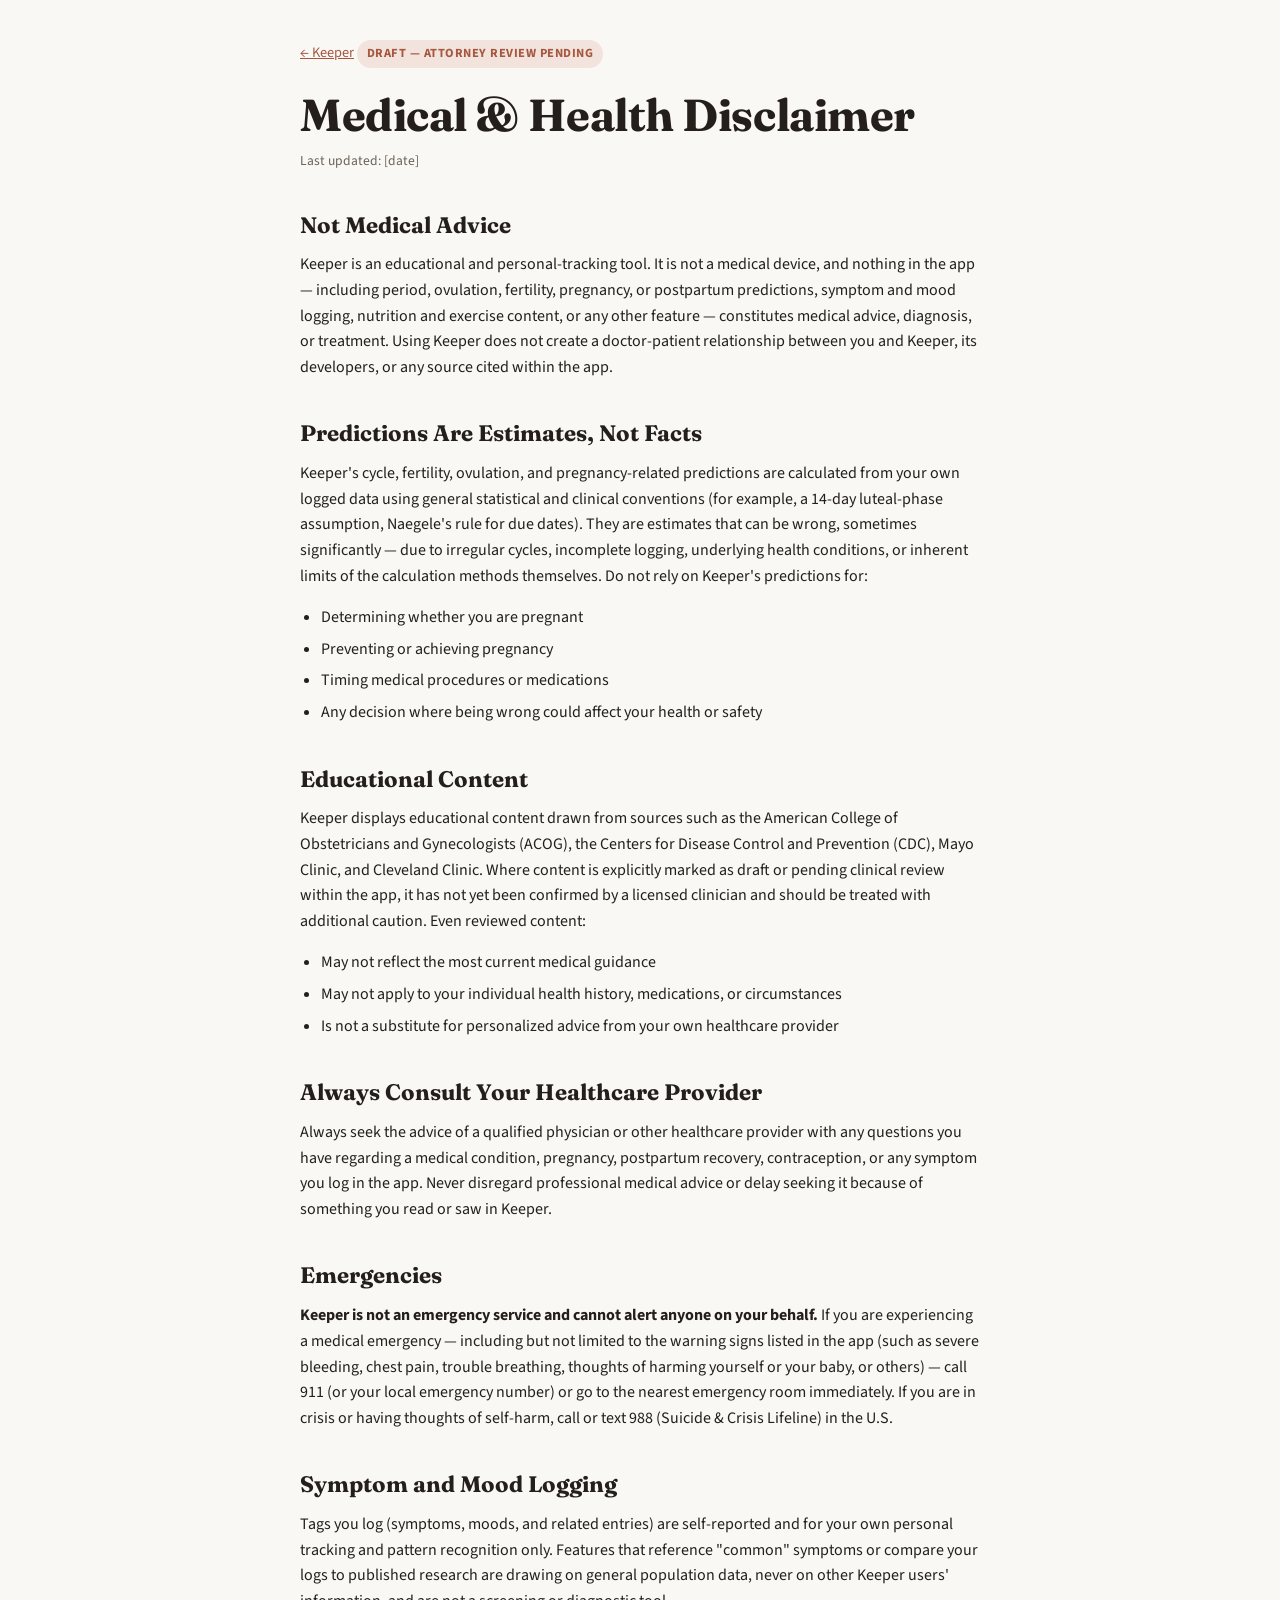
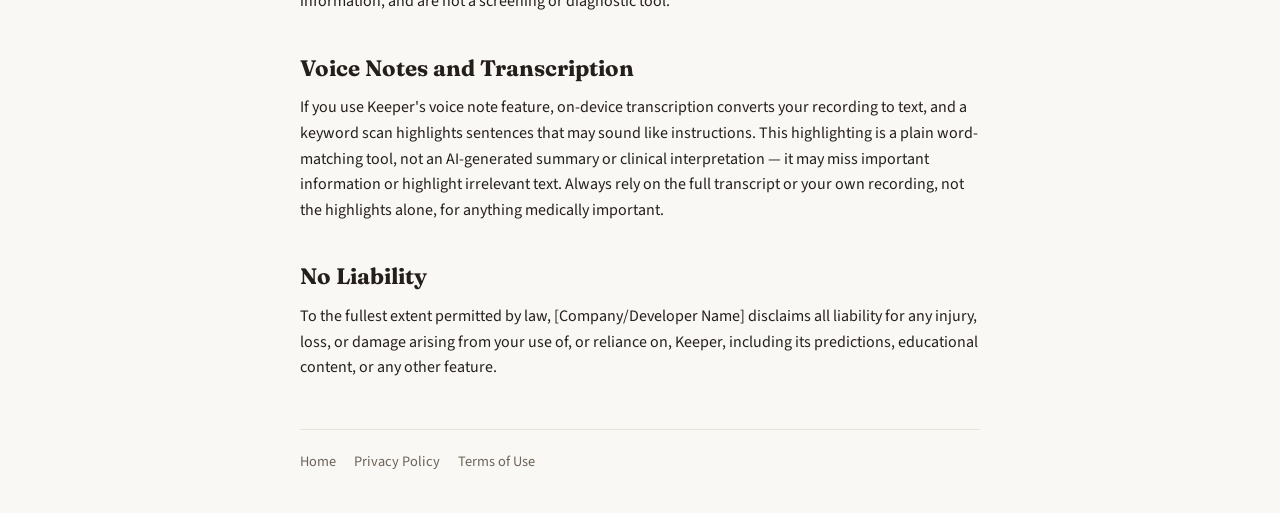
==== disclaimer.html @ 41fe7ccb "Initial Keeper support site (landing page, disclaimer, placeholder legal pages)" ====
<!doctype html>
<html lang="en">
<head>
<meta charset="utf-8">
<meta name="viewport" content="width=device-width, initial-scale=1">
<title>Keeper — Medical Disclaimer</title>
<link rel="stylesheet" href="https://fonts.googleapis.com/css2?family=Fraunces:wght@500;600&family=Source+Sans+3:wght@400;600;700&display=swap">
<link rel="stylesheet" href="styles.css">
</head>
<body>
<div class="wrap">
  <a class="back-link" href="index.html">&larr; Keeper</a>
  <span class="badge">Draft — attorney review pending</span>
  <h1>Medical &amp; Health Disclaimer</h1>
  <p class="updated">Last updated: [date]</p>

  <h2>Not Medical Advice</h2>
  <p>Keeper is an educational and personal-tracking tool. It is not a medical device, and nothing in the app — including period, ovulation, fertility, pregnancy, or postpartum predictions, symptom and mood logging, nutrition and exercise content, or any other feature — constitutes medical advice, diagnosis, or treatment. Using Keeper does not create a doctor-patient relationship between you and Keeper, its developers, or any source cited within the app.</p>

  <h2>Predictions Are Estimates, Not Facts</h2>
  <p>Keeper's cycle, fertility, ovulation, and pregnancy-related predictions are calculated from your own logged data using general statistical and clinical conventions (for example, a 14-day luteal-phase assumption, Naegele's rule for due dates). They are estimates that can be wrong, sometimes significantly — due to irregular cycles, incomplete logging, underlying health conditions, or inherent limits of the calculation methods themselves. Do not rely on Keeper's predictions for:</p>
  <ul>
    <li>Determining whether you are pregnant</li>
    <li>Preventing or achieving pregnancy</li>
    <li>Timing medical procedures or medications</li>
    <li>Any decision where being wrong could affect your health or safety</li>
  </ul>

  <h2>Educational Content</h2>
  <p>Keeper displays educational content drawn from sources such as the American College of Obstetricians and Gynecologists (ACOG), the Centers for Disease Control and Prevention (CDC), Mayo Clinic, and Cleveland Clinic. Where content is explicitly marked as draft or pending clinical review within the app, it has not yet been confirmed by a licensed clinician and should be treated with additional caution. Even reviewed content:</p>
  <ul>
    <li>May not reflect the most current medical guidance</li>
    <li>May not apply to your individual health history, medications, or circumstances</li>
    <li>Is not a substitute for personalized advice from your own healthcare provider</li>
  </ul>

  <h2>Always Consult Your Healthcare Provider</h2>
  <p>Always seek the advice of a qualified physician or other healthcare provider with any questions you have regarding a medical condition, pregnancy, postpartum recovery, contraception, or any symptom you log in the app. Never disregard professional medical advice or delay seeking it because of something you read or saw in Keeper.</p>

  <h2>Emergencies</h2>
  <p><strong>Keeper is not an emergency service and cannot alert anyone on your behalf.</strong> If you are experiencing a medical emergency — including but not limited to the warning signs listed in the app (such as severe bleeding, chest pain, trouble breathing, thoughts of harming yourself or your baby, or others) — call 911 (or your local emergency number) or go to the nearest emergency room immediately. If you are in crisis or having thoughts of self-harm, call or text 988 (Suicide &amp; Crisis Lifeline) in the U.S.</p>

  <h2>Symptom and Mood Logging</h2>
  <p>Tags you log (symptoms, moods, and related entries) are self-reported and for your own personal tracking and pattern recognition only. Features that reference "common" symptoms or compare your logs to published research are drawing on general population data, never on other Keeper users' information, and are not a screening or diagnostic tool.</p>

  <h2>Voice Notes and Transcription</h2>
  <p>If you use Keeper's voice note feature, on-device transcription converts your recording to text, and a keyword scan highlights sentences that may sound like instructions. This highlighting is a plain word-matching tool, not an AI-generated summary or clinical interpretation — it may miss important information or highlight irrelevant text. Always rely on the full transcript or your own recording, not the highlights alone, for anything medically important.</p>

  <h2>No Liability</h2>
  <p>To the fullest extent permitted by law, [Company/Developer Name] disclaims all liability for any injury, loss, or damage arising from your use of, or reliance on, Keeper, including its predictions, educational content, or any other feature.</p>

  <nav class="footer-nav">
    <a href="index.html">Home</a>
    <a href="privacy.html">Privacy Policy</a>
    <a href="terms.html">Terms of Use</a>
  </nav>
</div>
</body>
</html>
---- styles.css ----
:root {
  --bg: #faf8f5;
  --surface: #ffffff;
  --ink: #241f1a;
  --ink-soft: #6b6258;
  --accent: #a6573f;
  --accent-soft: #f3e3dd;
  --line: #e8e1d8;
  color-scheme: light;
}
@media (prefers-color-scheme: dark) {
  :root {
    --bg: #1b1815;
    --surface: #242019;
    --ink: #f3ede4;
    --ink-soft: #b3a89a;
    --accent: #e08a6c;
    --accent-soft: #3a2a22;
    --line: #3a332b;
    color-scheme: dark;
  }
}

* { box-sizing: border-box; }
html, body { margin: 0; }
body {
  background: var(--bg);
  color: var(--ink);
  font-family: 'Source Sans 3', -apple-system, BlinkMacSystemFont, sans-serif;
  line-height: 1.6;
  padding-inline: 20px;
  padding-block: 40px;
}
.wrap { max-width: 680px; margin: 0 auto; }

h1, h2, h3 {
  font-family: 'Fraunces', Georgia, serif;
  text-wrap: balance;
  line-height: 1.2;
}
h1 { font-size: clamp(2rem, 6vw, 2.8rem); margin: 0 0 8px; letter-spacing: -0.01em; }
h2 { font-size: 1.4rem; margin: 40px 0 14px; }
h3 { font-size: 1.1rem; margin: 28px 0 10px; }
p { margin: 0 0 14px; }
.tagline { color: var(--ink-soft); font-size: 1.1rem; margin-bottom: 28px; }

nav.footer-nav {
  display: flex;
  gap: 18px;
  flex-wrap: wrap;
  margin-top: 48px;
  padding-top: 20px;
  border-top: 1px solid var(--line);
  font-size: 0.9rem;
}
nav.footer-nav a { color: var(--ink-soft); text-decoration: none; }
nav.footer-nav a:hover { color: var(--accent); text-decoration: underline; }

a { color: var(--accent); }

.card {
  background: var(--surface);
  border: 1px solid var(--line);
  border-radius: 14px;
  padding: 20px 22px;
  margin-bottom: 16px;
}

.badge {
  display: inline-block;
  background: var(--accent-soft);
  color: var(--accent);
  font-size: 0.78rem;
  font-weight: 700;
  text-transform: uppercase;
  letter-spacing: 0.04em;
  padding: 4px 10px;
  border-radius: 999px;
  margin-bottom: 18px;
}

.updated {
  color: var(--ink-soft);
  font-size: 0.85rem;
  margin-bottom: 32px;
}

ul { padding-left: 1.3em; }
li { margin-bottom: 6px; }

.back-link { display: inline-block; margin-bottom: 24px; font-size: 0.9rem; }

.placeholder-note {
  background: var(--accent-soft);
  border-radius: 10px;
  padding: 14px 16px;
  font-size: 0.9rem;
  margin-bottom: 28px;
}
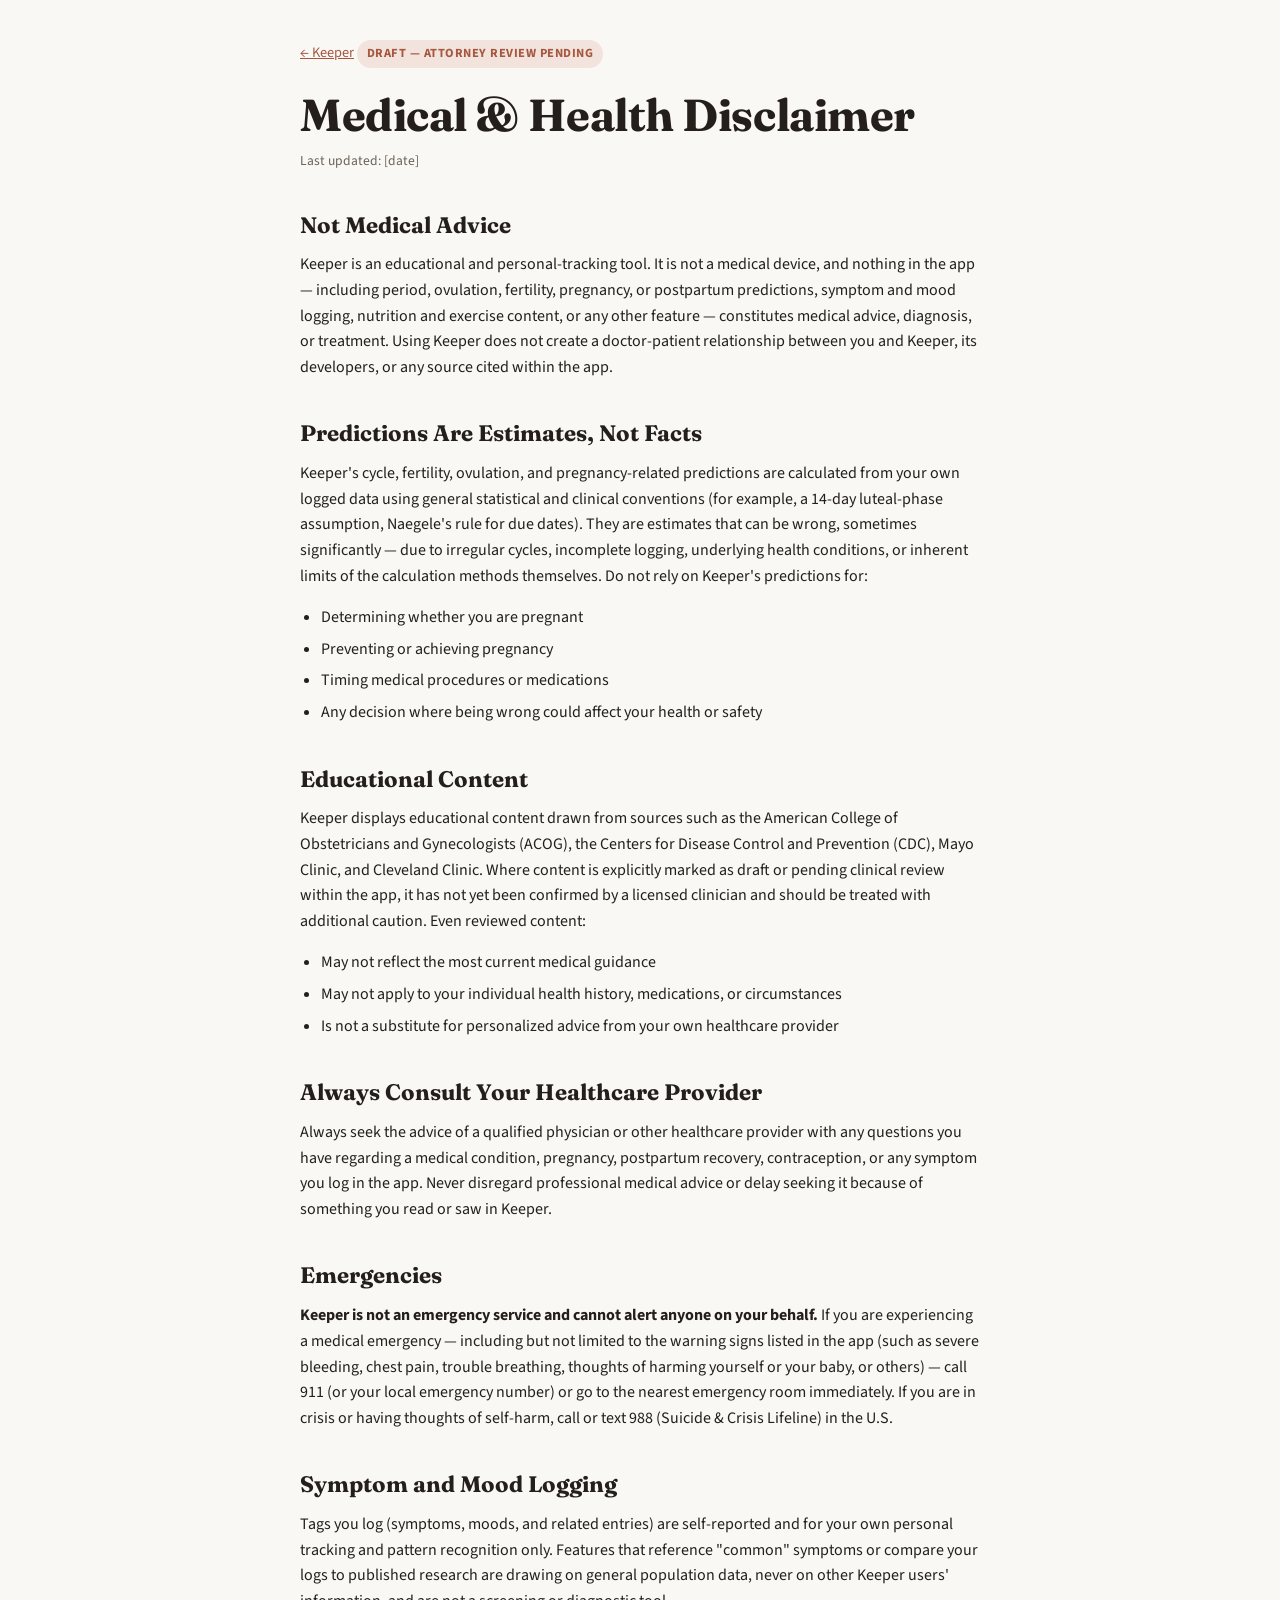
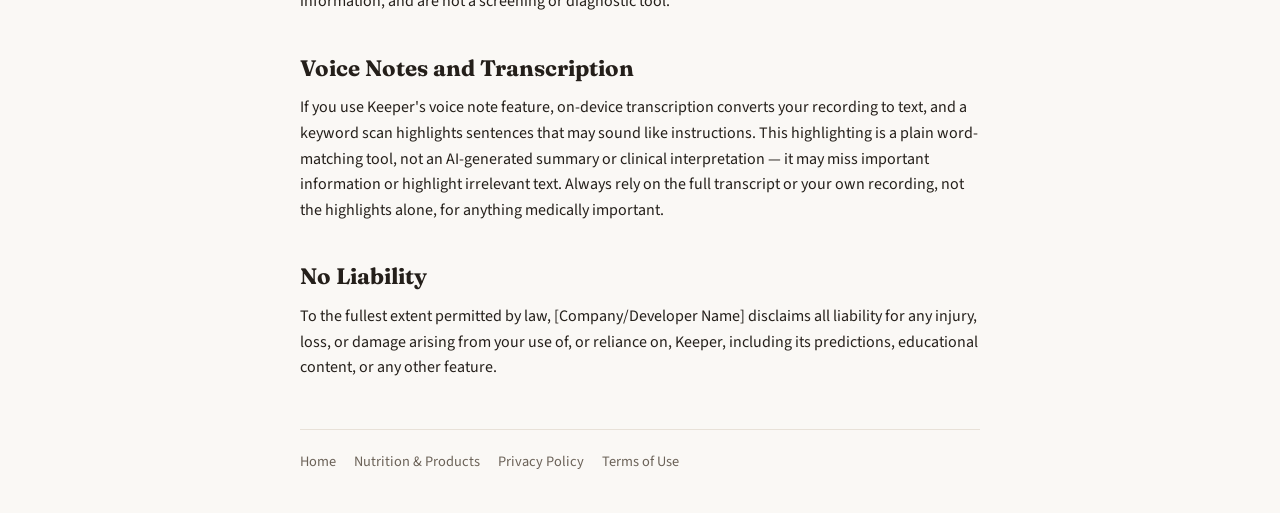
==== commit 61d5031d: "Add Nutrition & Product Recommendations page Lists the nutrient categories Keeper already surfaces i" ====
--- a/disclaimer.html
+++ b/disclaimer.html
@@ -51,6 +51,7 @@
 
   <nav class="footer-nav">
     <a href="index.html">Home</a>
+    <a href="recommendations.html">Nutrition &amp; Products</a>
     <a href="privacy.html">Privacy Policy</a>
     <a href="terms.html">Terms of Use</a>
   </nav>
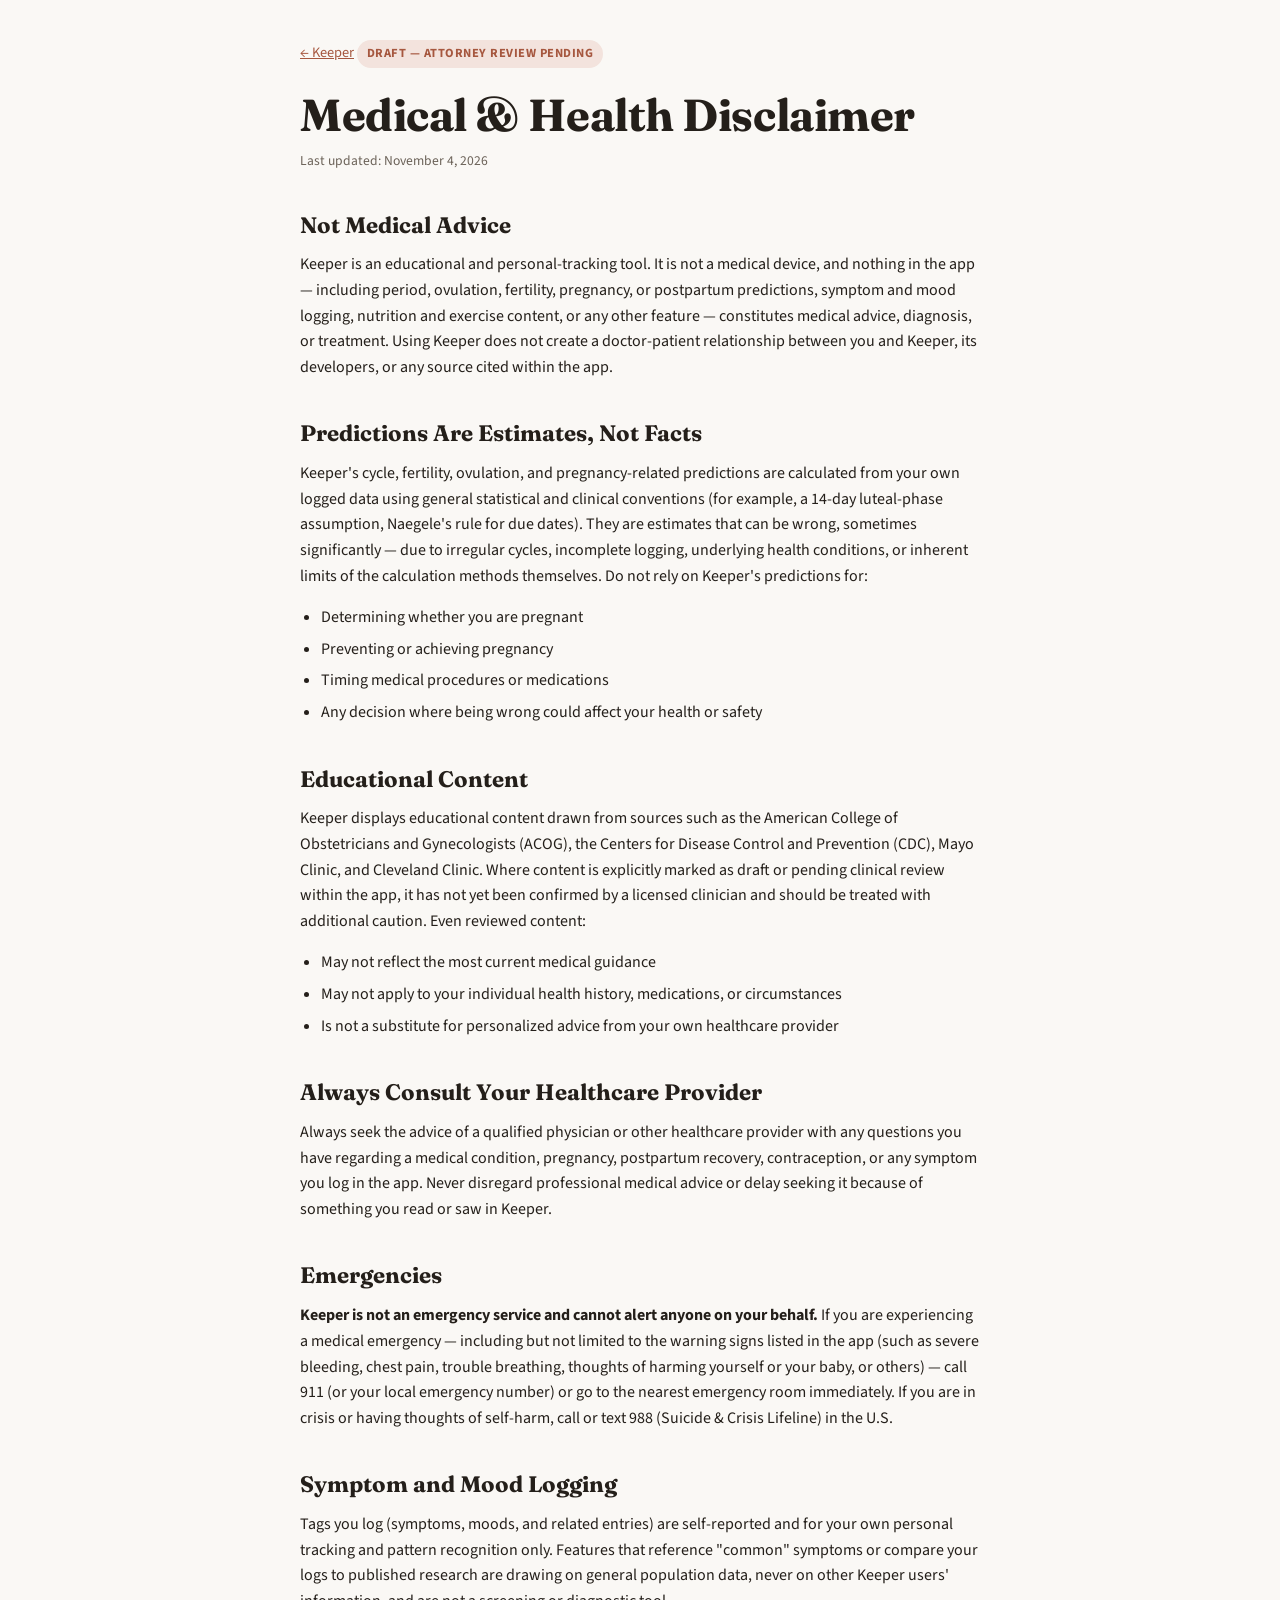
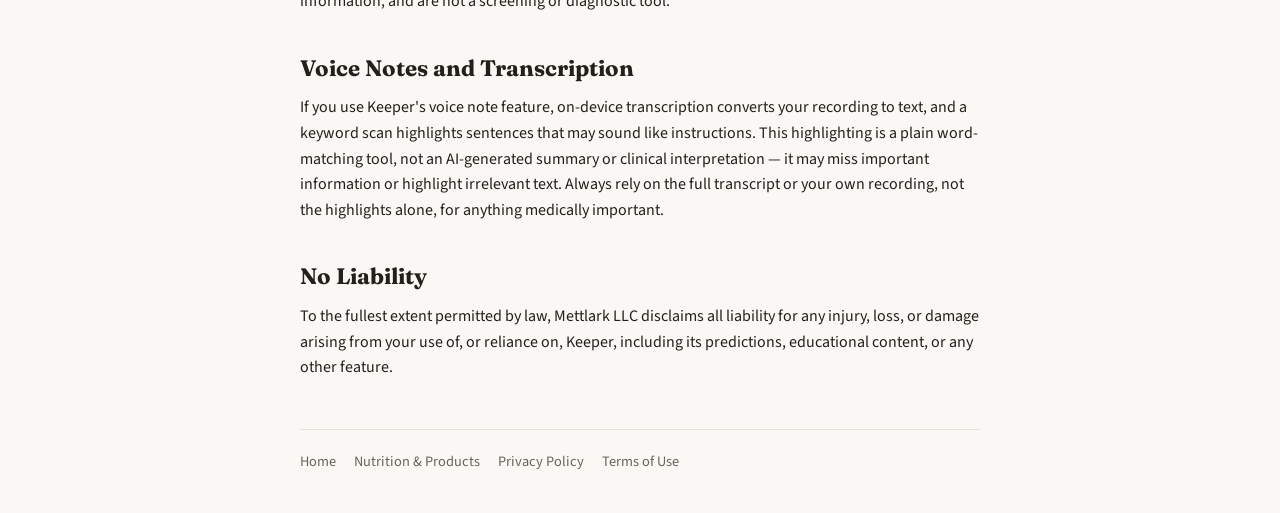
==== commit 79794d82: "Fill in company name in Medical Disclaimer Mettlark LLC (Michigan) is now formed, replacing the plac" ====
--- a/disclaimer.html
+++ b/disclaimer.html
@@ -12,7 +12,7 @@
   <a class="back-link" href="index.html">&larr; Keeper</a>
   <span class="badge">Draft — attorney review pending</span>
   <h1>Medical &amp; Health Disclaimer</h1>
-  <p class="updated">Last updated: [date]</p>
+  <p class="updated">Last updated: November 4, 2026</p>
 
   <h2>Not Medical Advice</h2>
   <p>Keeper is an educational and personal-tracking tool. It is not a medical device, and nothing in the app — including period, ovulation, fertility, pregnancy, or postpartum predictions, symptom and mood logging, nutrition and exercise content, or any other feature — constitutes medical advice, diagnosis, or treatment. Using Keeper does not create a doctor-patient relationship between you and Keeper, its developers, or any source cited within the app.</p>
@@ -47,7 +47,7 @@
   <p>If you use Keeper's voice note feature, on-device transcription converts your recording to text, and a keyword scan highlights sentences that may sound like instructions. This highlighting is a plain word-matching tool, not an AI-generated summary or clinical interpretation — it may miss important information or highlight irrelevant text. Always rely on the full transcript or your own recording, not the highlights alone, for anything medically important.</p>
 
   <h2>No Liability</h2>
-  <p>To the fullest extent permitted by law, [Company/Developer Name] disclaims all liability for any injury, loss, or damage arising from your use of, or reliance on, Keeper, including its predictions, educational content, or any other feature.</p>
+  <p>To the fullest extent permitted by law, Mettlark LLC disclaims all liability for any injury, loss, or damage arising from your use of, or reliance on, Keeper, including its predictions, educational content, or any other feature.</p>
 
   <nav class="footer-nav">
     <a href="index.html">Home</a>
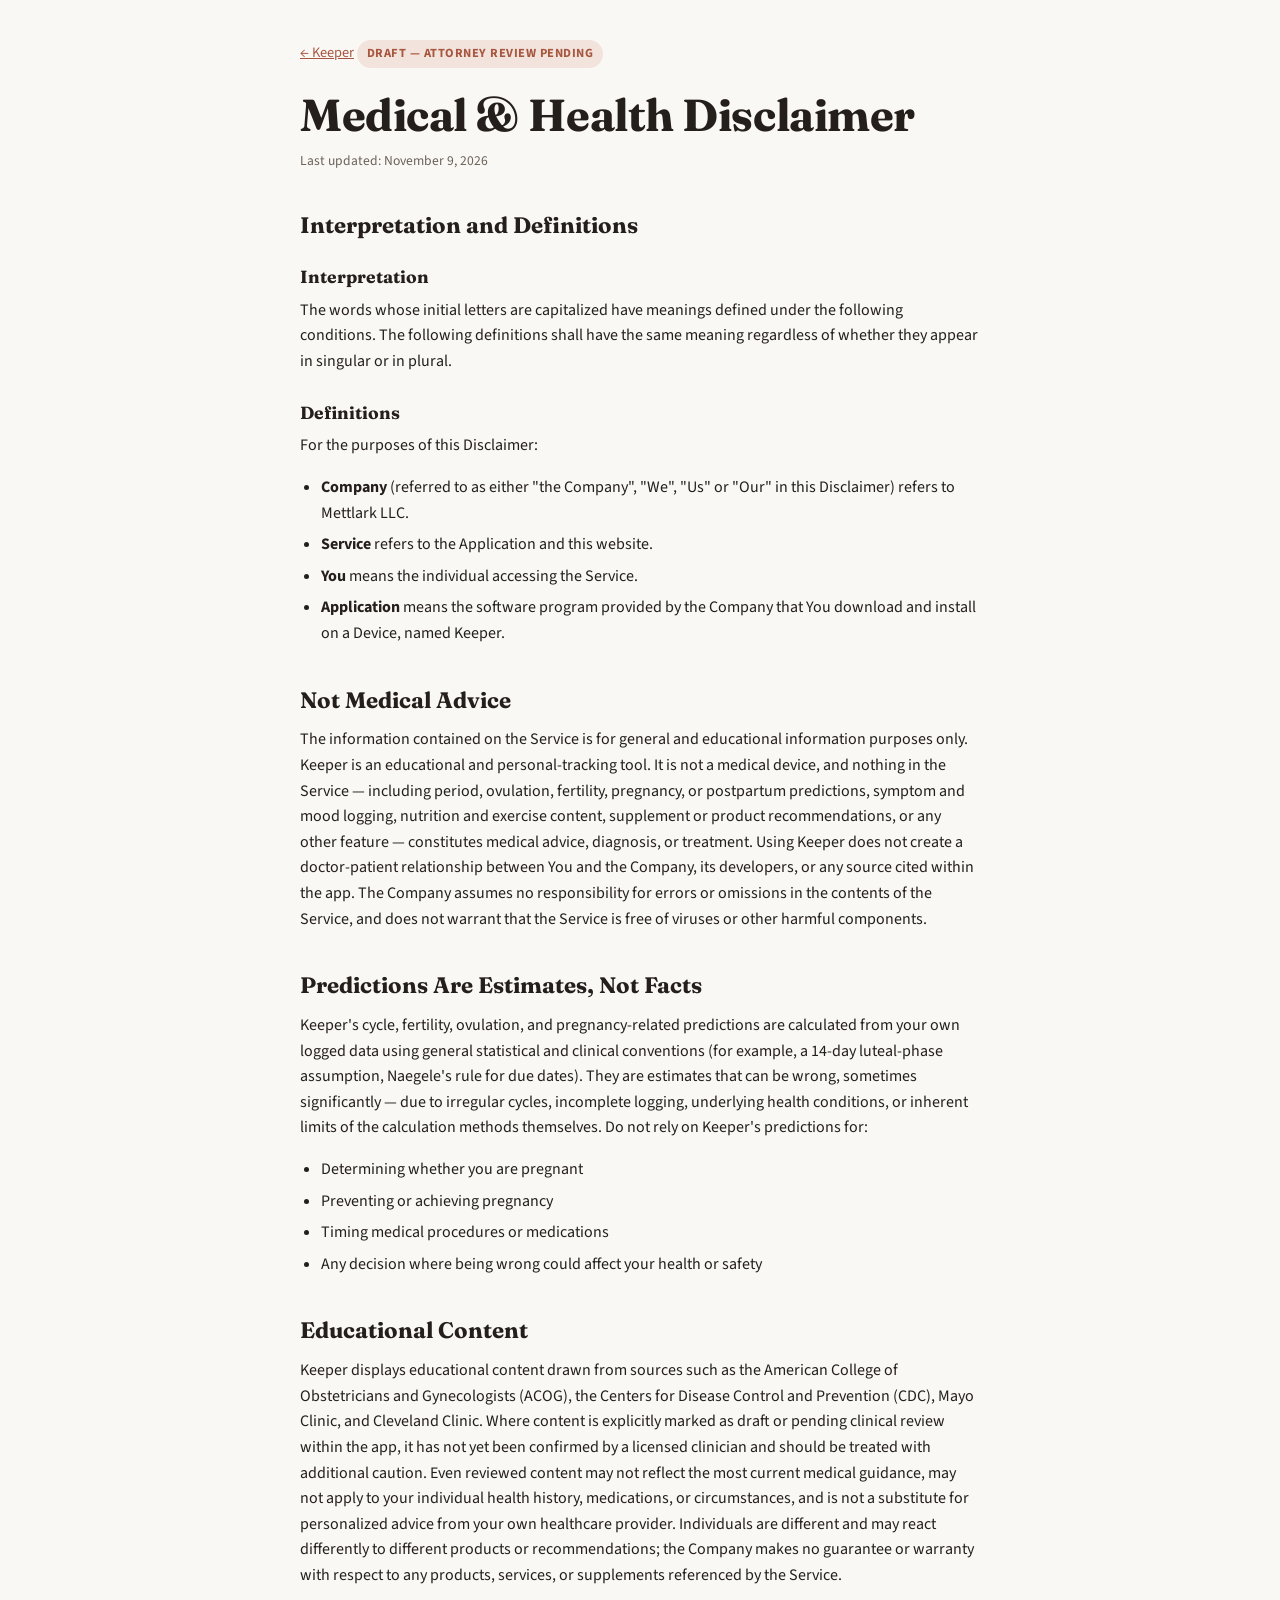
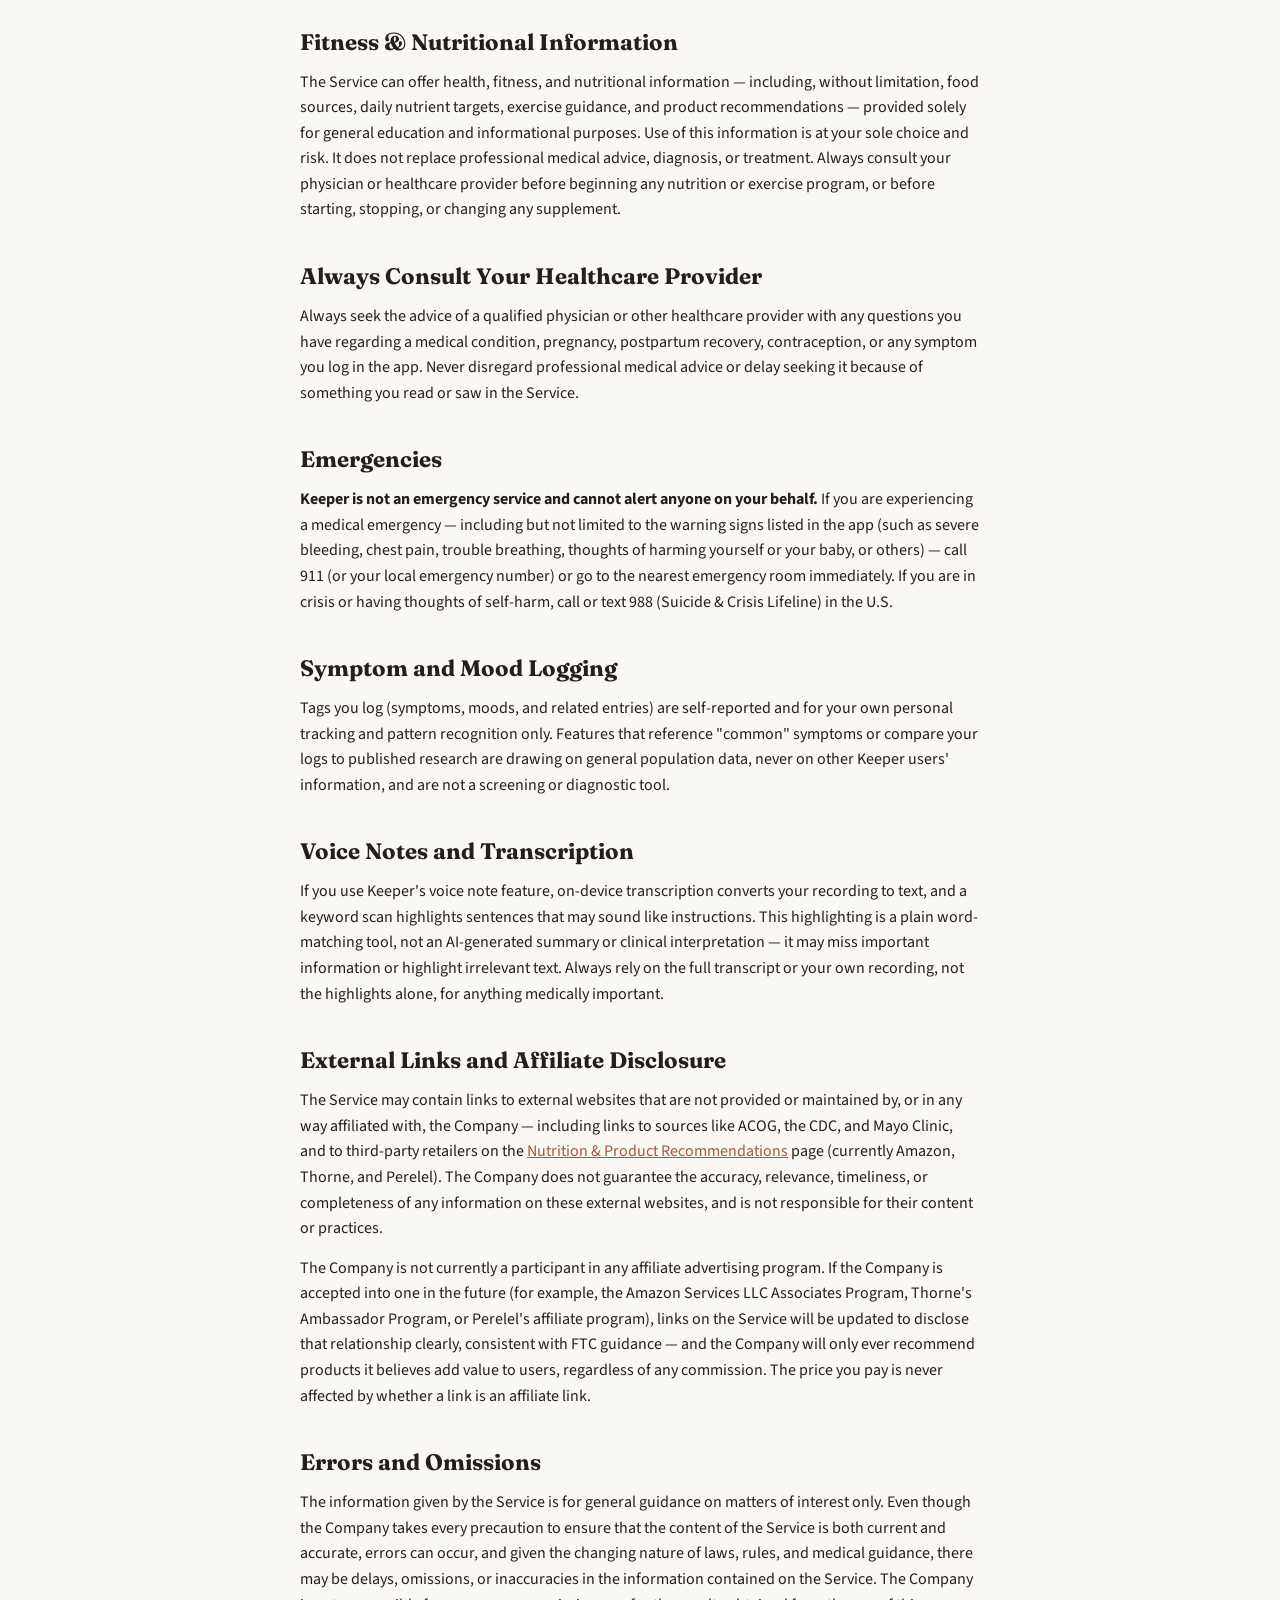
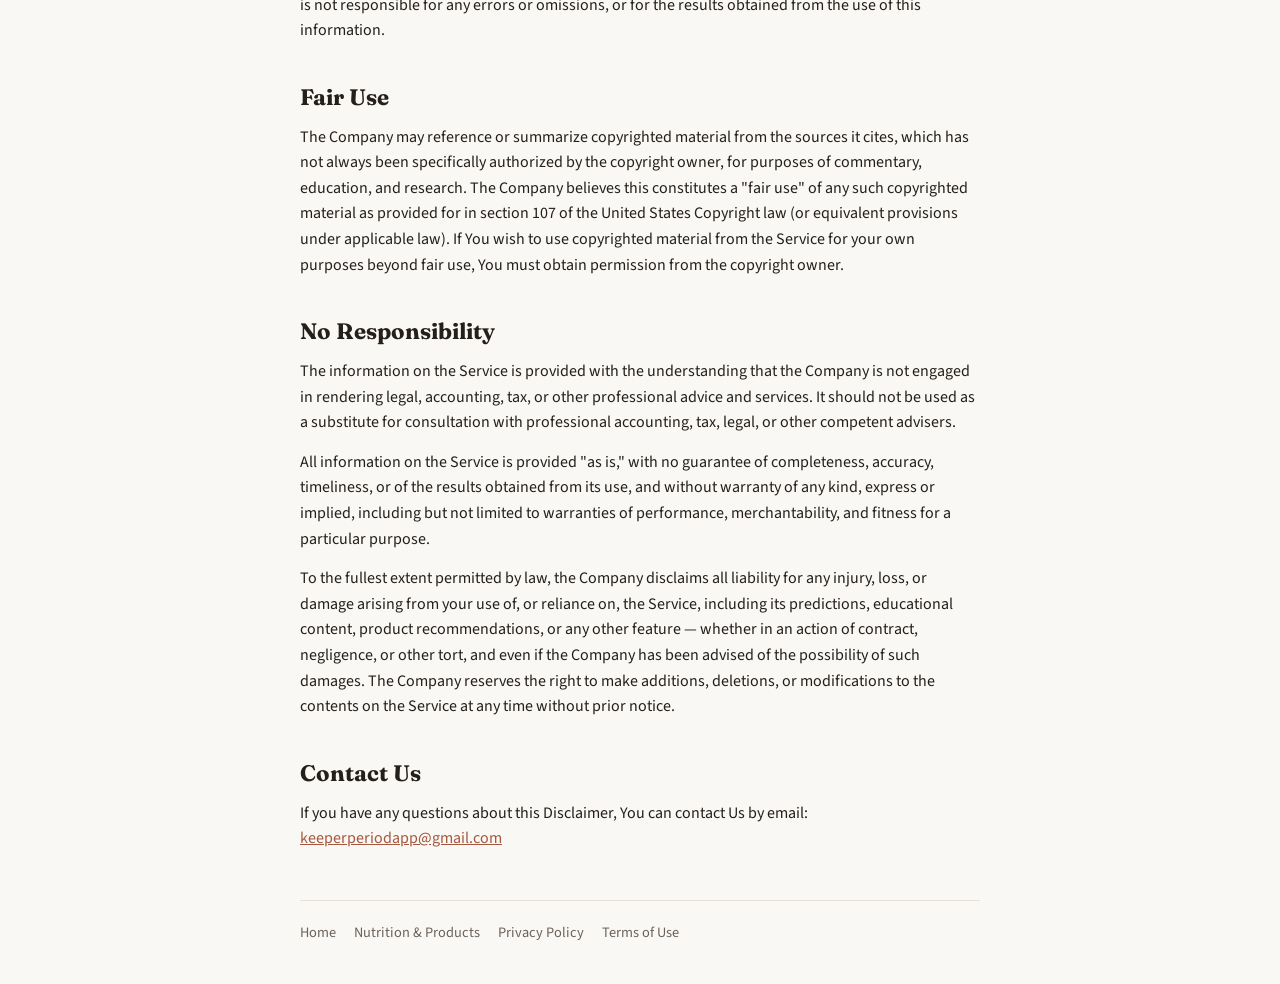
==== commit 362df9f7: "Merge Termly disclaimer boilerplate into the Medical Disclaimer Combines Termly's general/legal disc" ====
--- a/disclaimer.html
+++ b/disclaimer.html
@@ -12,10 +12,22 @@
   <a class="back-link" href="index.html">&larr; Keeper</a>
   <span class="badge">Draft — attorney review pending</span>
   <h1>Medical &amp; Health Disclaimer</h1>
-  <p class="updated">Last updated: November 4, 2026</p>
+  <p class="updated">Last updated: November 9, 2026</p>
+
+  <h2>Interpretation and Definitions</h2>
+  <h3>Interpretation</h3>
+  <p>The words whose initial letters are capitalized have meanings defined under the following conditions. The following definitions shall have the same meaning regardless of whether they appear in singular or in plural.</p>
+  <h3>Definitions</h3>
+  <p>For the purposes of this Disclaimer:</p>
+  <ul>
+    <li><strong>Company</strong> (referred to as either "the Company", "We", "Us" or "Our" in this Disclaimer) refers to Mettlark LLC.</li>
+    <li><strong>Service</strong> refers to the Application and this website.</li>
+    <li><strong>You</strong> means the individual accessing the Service.</li>
+    <li><strong>Application</strong> means the software program provided by the Company that You download and install on a Device, named Keeper.</li>
+  </ul>
 
   <h2>Not Medical Advice</h2>
-  <p>Keeper is an educational and personal-tracking tool. It is not a medical device, and nothing in the app — including period, ovulation, fertility, pregnancy, or postpartum predictions, symptom and mood logging, nutrition and exercise content, or any other feature — constitutes medical advice, diagnosis, or treatment. Using Keeper does not create a doctor-patient relationship between you and Keeper, its developers, or any source cited within the app.</p>
+  <p>The information contained on the Service is for general and educational information purposes only. Keeper is an educational and personal-tracking tool. It is not a medical device, and nothing in the Service — including period, ovulation, fertility, pregnancy, or postpartum predictions, symptom and mood logging, nutrition and exercise content, supplement or product recommendations, or any other feature — constitutes medical advice, diagnosis, or treatment. Using Keeper does not create a doctor-patient relationship between You and the Company, its developers, or any source cited within the app. The Company assumes no responsibility for errors or omissions in the contents of the Service, and does not warrant that the Service is free of viruses or other harmful components.</p>
 
   <h2>Predictions Are Estimates, Not Facts</h2>
   <p>Keeper's cycle, fertility, ovulation, and pregnancy-related predictions are calculated from your own logged data using general statistical and clinical conventions (for example, a 14-day luteal-phase assumption, Naegele's rule for due dates). They are estimates that can be wrong, sometimes significantly — due to irregular cycles, incomplete logging, underlying health conditions, or inherent limits of the calculation methods themselves. Do not rely on Keeper's predictions for:</p>
@@ -27,15 +39,13 @@
   </ul>
 
   <h2>Educational Content</h2>
-  <p>Keeper displays educational content drawn from sources such as the American College of Obstetricians and Gynecologists (ACOG), the Centers for Disease Control and Prevention (CDC), Mayo Clinic, and Cleveland Clinic. Where content is explicitly marked as draft or pending clinical review within the app, it has not yet been confirmed by a licensed clinician and should be treated with additional caution. Even reviewed content:</p>
-  <ul>
-    <li>May not reflect the most current medical guidance</li>
-    <li>May not apply to your individual health history, medications, or circumstances</li>
-    <li>Is not a substitute for personalized advice from your own healthcare provider</li>
-  </ul>
+  <p>Keeper displays educational content drawn from sources such as the American College of Obstetricians and Gynecologists (ACOG), the Centers for Disease Control and Prevention (CDC), Mayo Clinic, and Cleveland Clinic. Where content is explicitly marked as draft or pending clinical review within the app, it has not yet been confirmed by a licensed clinician and should be treated with additional caution. Even reviewed content may not reflect the most current medical guidance, may not apply to your individual health history, medications, or circumstances, and is not a substitute for personalized advice from your own healthcare provider. Individuals are different and may react differently to different products or recommendations; the Company makes no guarantee or warranty with respect to any products, services, or supplements referenced by the Service.</p>
+
+  <h2>Fitness &amp; Nutritional Information</h2>
+  <p>The Service can offer health, fitness, and nutritional information — including, without limitation, food sources, daily nutrient targets, exercise guidance, and product recommendations — provided solely for general education and informational purposes. Use of this information is at your sole choice and risk. It does not replace professional medical advice, diagnosis, or treatment. Always consult your physician or healthcare provider before beginning any nutrition or exercise program, or before starting, stopping, or changing any supplement.</p>
 
   <h2>Always Consult Your Healthcare Provider</h2>
-  <p>Always seek the advice of a qualified physician or other healthcare provider with any questions you have regarding a medical condition, pregnancy, postpartum recovery, contraception, or any symptom you log in the app. Never disregard professional medical advice or delay seeking it because of something you read or saw in Keeper.</p>
+  <p>Always seek the advice of a qualified physician or other healthcare provider with any questions you have regarding a medical condition, pregnancy, postpartum recovery, contraception, or any symptom you log in the app. Never disregard professional medical advice or delay seeking it because of something you read or saw in the Service.</p>
 
   <h2>Emergencies</h2>
   <p><strong>Keeper is not an emergency service and cannot alert anyone on your behalf.</strong> If you are experiencing a medical emergency — including but not limited to the warning signs listed in the app (such as severe bleeding, chest pain, trouble breathing, thoughts of harming yourself or your baby, or others) — call 911 (or your local emergency number) or go to the nearest emergency room immediately. If you are in crisis or having thoughts of self-harm, call or text 988 (Suicide &amp; Crisis Lifeline) in the U.S.</p>
@@ -46,8 +56,23 @@
   <h2>Voice Notes and Transcription</h2>
   <p>If you use Keeper's voice note feature, on-device transcription converts your recording to text, and a keyword scan highlights sentences that may sound like instructions. This highlighting is a plain word-matching tool, not an AI-generated summary or clinical interpretation — it may miss important information or highlight irrelevant text. Always rely on the full transcript or your own recording, not the highlights alone, for anything medically important.</p>
 
-  <h2>No Liability</h2>
-  <p>To the fullest extent permitted by law, Mettlark LLC disclaims all liability for any injury, loss, or damage arising from your use of, or reliance on, Keeper, including its predictions, educational content, or any other feature.</p>
+  <h2>External Links and Affiliate Disclosure</h2>
+  <p>The Service may contain links to external websites that are not provided or maintained by, or in any way affiliated with, the Company — including links to sources like ACOG, the CDC, and Mayo Clinic, and to third-party retailers on the <a href="recommendations.html">Nutrition &amp; Product Recommendations</a> page (currently Amazon, Thorne, and Perelel). The Company does not guarantee the accuracy, relevance, timeliness, or completeness of any information on these external websites, and is not responsible for their content or practices.</p>
+  <p>The Company is not currently a participant in any affiliate advertising program. If the Company is accepted into one in the future (for example, the Amazon Services LLC Associates Program, Thorne's Ambassador Program, or Perelel's affiliate program), links on the Service will be updated to disclose that relationship clearly, consistent with FTC guidance — and the Company will only ever recommend products it believes add value to users, regardless of any commission. The price you pay is never affected by whether a link is an affiliate link.</p>
+
+  <h2>Errors and Omissions</h2>
+  <p>The information given by the Service is for general guidance on matters of interest only. Even though the Company takes every precaution to ensure that the content of the Service is both current and accurate, errors can occur, and given the changing nature of laws, rules, and medical guidance, there may be delays, omissions, or inaccuracies in the information contained on the Service. The Company is not responsible for any errors or omissions, or for the results obtained from the use of this information.</p>
+
+  <h2>Fair Use</h2>
+  <p>The Company may reference or summarize copyrighted material from the sources it cites, which has not always been specifically authorized by the copyright owner, for purposes of commentary, education, and research. The Company believes this constitutes a "fair use" of any such copyrighted material as provided for in section 107 of the United States Copyright law (or equivalent provisions under applicable law). If You wish to use copyrighted material from the Service for your own purposes beyond fair use, You must obtain permission from the copyright owner.</p>
+
+  <h2>No Responsibility</h2>
+  <p>The information on the Service is provided with the understanding that the Company is not engaged in rendering legal, accounting, tax, or other professional advice and services. It should not be used as a substitute for consultation with professional accounting, tax, legal, or other competent advisers.</p>
+  <p>All information on the Service is provided "as is," with no guarantee of completeness, accuracy, timeliness, or of the results obtained from its use, and without warranty of any kind, express or implied, including but not limited to warranties of performance, merchantability, and fitness for a particular purpose.</p>
+  <p>To the fullest extent permitted by law, the Company disclaims all liability for any injury, loss, or damage arising from your use of, or reliance on, the Service, including its predictions, educational content, product recommendations, or any other feature — whether in an action of contract, negligence, or other tort, and even if the Company has been advised of the possibility of such damages. The Company reserves the right to make additions, deletions, or modifications to the contents on the Service at any time without prior notice.</p>
+
+  <h2>Contact Us</h2>
+  <p>If you have any questions about this Disclaimer, You can contact Us by email: <a href="mailto:keeperperiodapp@gmail.com">keeperperiodapp@gmail.com</a></p>
 
   <nav class="footer-nav">
     <a href="index.html">Home</a>
